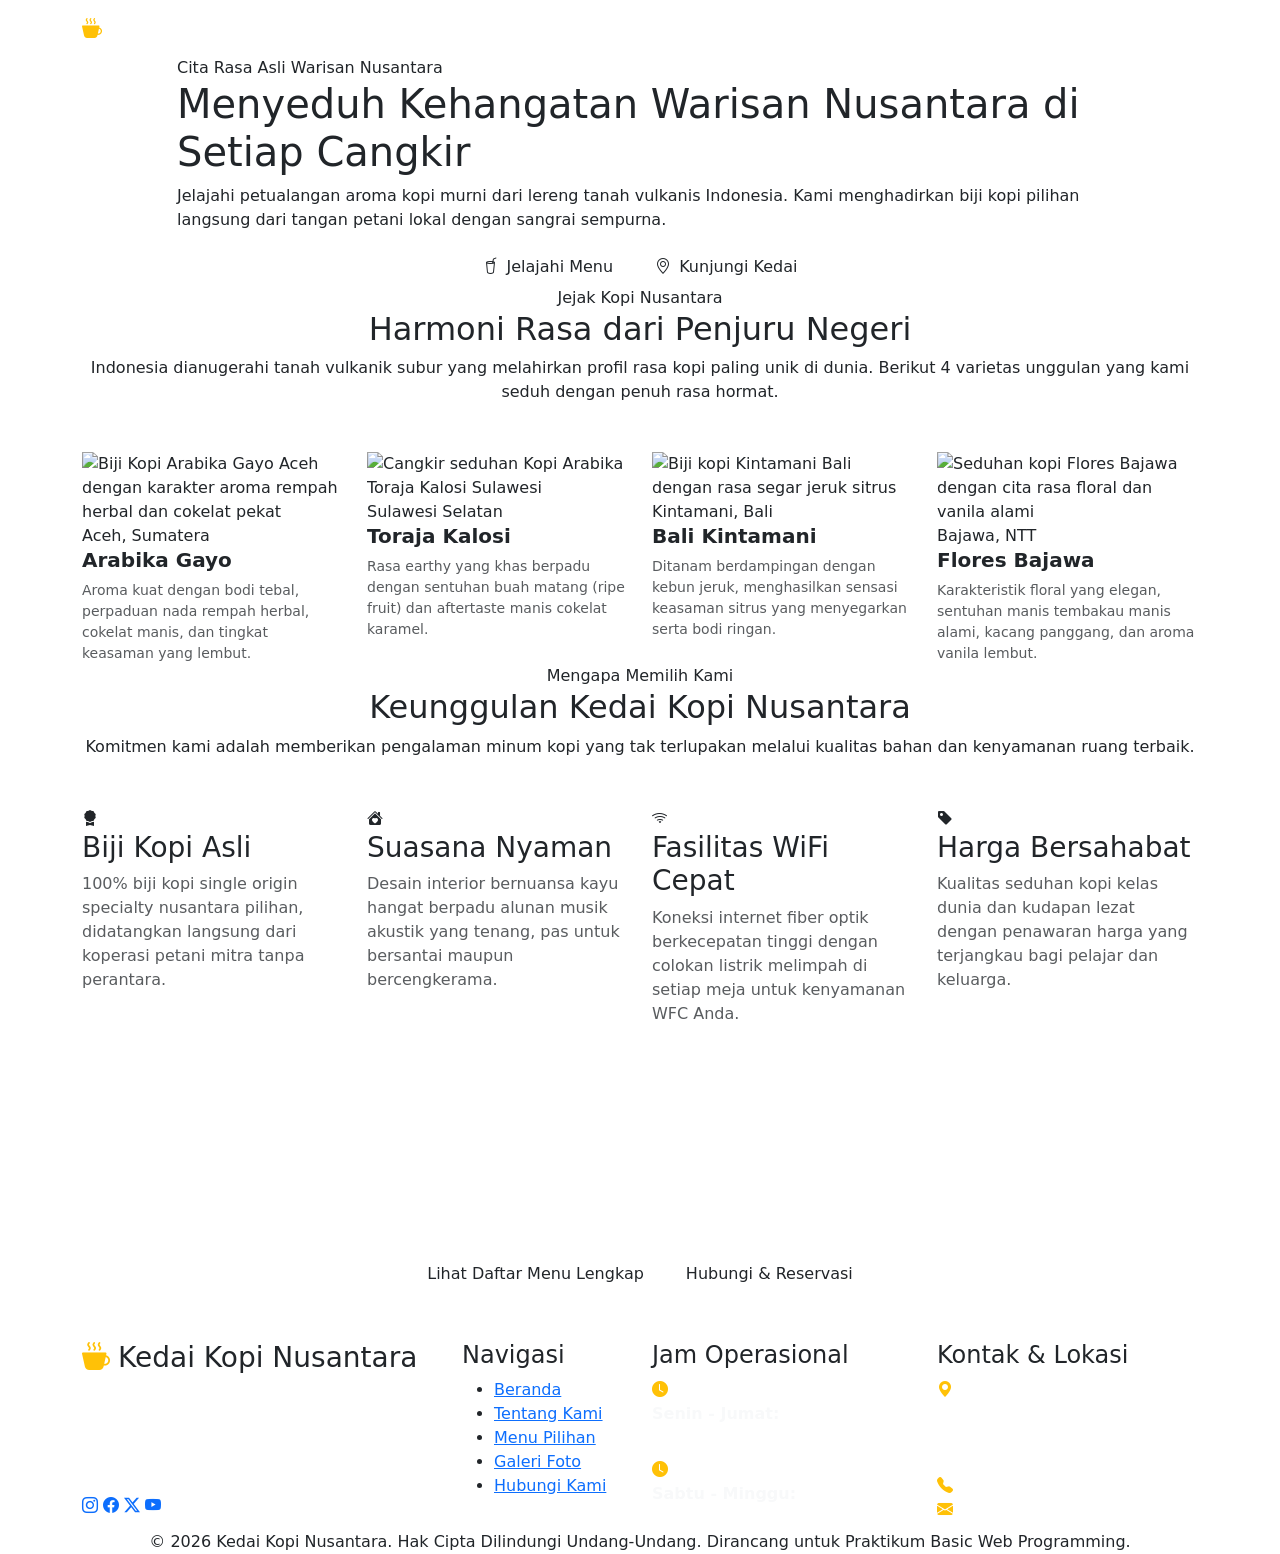
==== index.html @ 95a4ad49 "Add files via upload okko" ====
<!DOCTYPE html>
<html lang="id">
<head>
  <meta charset="UTF-8">
  <meta name="viewport" content="width=device-width, initial-scale=1.0">
  <meta name="description" content="Kedai Kopi Nusantara - Menikmati cita rasa biji kopi single origin terbaik dari Sabang sampai Merauke dalam suasana hangat dan nyaman.">
  <meta name="keywords" content="kedai kopi nusantara, kopi indonesia, gayo, toraja, kintamani, flores, coffee shop yogyakarta">
  <title>Kedai Kopi Nusantara - Beranda</title>

  <!-- Google Fonts -->
  <link rel="preconnect" href="https://fonts.googleapis.com">
  <link rel="preconnect" href="https://fonts.gstatic.com" crossorigin>
  <link href="https://fonts.googleapis.com/css2?family=Playfair+Display:ital,wght@0,600;0,700;0,800;1,600&family=Poppins:wght@300;400;500;600;700&display=swap" rel="stylesheet">

  <!-- Bootstrap 5.3 CDN CSS -->
  <link href="https://cdn.jsdelivr.net/npm/bootstrap@5.3.3/dist/css/bootstrap.min.css" rel="stylesheet" integrity="sha384-QWTKZyjpPEjISv5WaRU9OFeRpok6YctnYmDr5pNlyT2bRjXh0JMhjY6hW+ALEwIH" crossorigin="anonymous">
  
  <!-- Bootstrap Icons CDN -->
  <link rel="stylesheet" href="https://cdn.jsdelivr.net/npm/bootstrap-icons@1.11.3/font/bootstrap-icons.min.css">

  <!-- Custom CSS -->
  <link rel="stylesheet" href="css/style.css">
</head>
<body>

  <!-- Header & Navigasi Semantik -->
  <header class="main-header">
    <nav class="navbar navbar-expand-xl navbar-dark" aria-label="Navigasi Utama">
      <div class="container">
        <a class="navbar-brand" href="index.html">
          <i class="bi bi-cup-hot-fill text-warning"></i>
          <span>Kedai Kopi Nusantara</span>
          <span class="brand-badge d-none d-sm-inline-block">Est. 2018</span>
        </a>
        <button class="navbar-toggler" type="button" data-bs-toggle="collapse" data-bs-target="#navbarMain" aria-controls="navbarMain" aria-expanded="false" aria-label="Buka navigasi menu">
          <span class="navbar-toggler-icon"></span>
        </button>
        <div class="collapse navbar-collapse" id="navbarMain">
          <ul class="navbar-nav ms-auto mb-2 mb-xl-0 align-items-xl-center">
            <li class="nav-item">
              <a class="nav-link active" aria-current="page" href="index.html">Beranda</a>
            </li>
            <li class="nav-item">
              <a class="nav-link" href="about.html">Tentang Kami</a>
            </li>
            <li class="nav-item">
              <a class="nav-link" href="menu.html">Menu</a>
            </li>
            <li class="nav-item">
              <a class="nav-link" href="gallery.html">Galeri</a>
            </li>
            <li class="nav-item">
              <a class="nav-link" href="contact.html">Kontak</a>
            </li>
          </ul>
        </div>
      </div>
    </nav>
  </header>

  <!-- Konten Utama Semantik -->
  <main>
    <!-- Hero Section -->
    <section class="hero-section" aria-label="Hero Section">
      <div class="container">
        <div class="row justify-content-center">
          <div class="col-12 col-lg-10">
            <span class="hero-badge">Cita Rasa Asli Warisan Nusantara</span>
            <h1 class="hero-title">Menyeduh Kehangatan Warisan Nusantara di Setiap Cangkir</h1>
            <p class="hero-subtitle">
              Jelajahi petualangan aroma kopi murni dari lereng tanah vulkanis Indonesia. Kami menghadirkan biji kopi pilihan langsung dari tangan petani lokal dengan sangrai sempurna.
            </p>
            <div class="d-flex flex-wrap justify-content-center gap-3">
              <a href="menu.html" class="btn btn-coffee">
                <i class="bi bi-cup-straw me-2"></i>Jelajahi Menu
              </a>
              <a href="contact.html" class="btn btn-outline-coffee">
                <i class="bi bi-geo-alt me-2"></i>Kunjungi Kedai
              </a>
            </div>
          </div>
        </div>
      </div>
    </section>

    <!-- Ringkasan Nilai Lokal & Asal Biji Kopi -->
    <section class="section-padding" aria-label="Eksplorasi Nilai Lokal Kopi">
      <div class="container">
        <div class="text-center mb-5">
          <span class="section-tag">Jejak Kopi Nusantara</span>
          <h2 class="section-title">Harmoni Rasa dari Penjuru Negeri</h2>
          <div class="divider-coffee"></div>
          <p class="section-desc">
            Indonesia dianugerahi tanah vulkanik subur yang melahirkan profil rasa kopi paling unik di dunia. Berikut 4 varietas unggulan yang kami seduh dengan penuh rasa hormat.
          </p>
        </div>

        <div class="row g-4">
          <!-- Biji Kopi Gayo -->
          <div class="col-12 col-md-6 col-lg-3">
            <article class="card-origin">
              <img src="https://images.unsplash.com/photo-1514432324607-a09d9b4aefdd?auto=format&fit=crop&w=600&q=80" alt="Biji Kopi Arabika Gayo Aceh dengan karakter aroma rempah herbal dan cokelat pekat" loading="lazy">
              <div class="card-body">
                <span class="origin-tag">Aceh, Sumatera</span>
                <h3 class="h5 fw-bold mb-2">Arabika Gayo</h3>
                <p class="text-muted small mb-0">Aroma kuat dengan bodi tebal, perpaduan nada rempah herbal, cokelat manis, dan tingkat keasaman yang lembut.</p>
              </div>
            </article>
          </div>

          <!-- Biji Kopi Toraja -->
          <div class="col-12 col-md-6 col-lg-3">
            <article class="card-origin">
              <img src="https://images.unsplash.com/photo-1559056199-641a0ac8b55e?auto=format&fit=crop&w=600&q=80" alt="Cangkir seduhan Kopi Arabika Toraja Kalosi Sulawesi" loading="lazy">
              <div class="card-body">
                <span class="origin-tag">Sulawesi Selatan</span>
                <h3 class="h5 fw-bold mb-2">Toraja Kalosi</h3>
                <p class="text-muted small mb-0">Rasa earthy yang khas berpadu dengan sentuhan buah matang (ripe fruit) dan aftertaste manis cokelat karamel.</p>
              </div>
            </article>
          </div>

          <!-- Biji Kopi Kintamani -->
          <div class="col-12 col-md-6 col-lg-3">
            <article class="card-origin">
              <img src="https://images.unsplash.com/photo-1497935586351-b67a49e012bf?auto=format&fit=crop&w=600&q=80" alt="Biji kopi Kintamani Bali dengan rasa segar jeruk sitrus" loading="lazy">
              <div class="card-body">
                <span class="origin-tag">Kintamani, Bali</span>
                <h3 class="h5 fw-bold mb-2">Bali Kintamani</h3>
                <p class="text-muted small mb-0">Ditanam berdampingan dengan kebun jeruk, menghasilkan sensasi keasaman sitrus yang menyegarkan serta bodi ringan.</p>
              </div>
            </article>
          </div>

          <!-- Biji Kopi Flores -->
          <div class="col-12 col-md-6 col-lg-3">
            <article class="card-origin">
              <img src="https://images.unsplash.com/photo-1442512595331-e89e73853f31?auto=format&fit=crop&w=600&q=80" alt="Seduhan kopi Flores Bajawa dengan cita rasa floral dan vanila alami" loading="lazy">
              <div class="card-body">
                <span class="origin-tag">Bajawa, NTT</span>
                <h3 class="h5 fw-bold mb-2">Flores Bajawa</h3>
                <p class="text-muted small mb-0">Karakteristik floral yang elegan, sentuhan manis tembakau manis alami, kacang panggang, dan aroma vanila lembut.</p>
              </div>
            </article>
          </div>
        </div>
      </div>
    </section>

    <!-- Keunggulan Kami (4 Card Bootstrap: col-12 di mobile, col-lg-3 di desktop) -->
    <section class="section-padding bg-white" aria-label="Keunggulan Kedai Kopi Nusantara">
      <div class="container">
        <div class="text-center mb-5">
          <span class="section-tag">Mengapa Memilih Kami</span>
          <h2 class="section-title">Keunggulan Kedai Kopi Nusantara</h2>
          <div class="divider-coffee"></div>
          <p class="section-desc">
            Komitmen kami adalah memberikan pengalaman minum kopi yang tak terlupakan melalui kualitas bahan dan kenyamanan ruang terbaik.
          </p>
        </div>

        <div class="row g-4">
          <!-- Card 1: Biji Kopi Asli -->
          <div class="col-12 col-md-6 col-lg-3">
            <article class="card-feature">
              <div class="feature-icon-wrapper">
                <i class="bi bi-award-fill"></i>
              </div>
              <h3 class="feature-title">Biji Kopi Asli</h3>
              <p class="feature-text text-muted">
                100% biji kopi single origin specialty nusantara pilihan, didatangkan langsung dari koperasi petani mitra tanpa perantara.
              </p>
            </article>
          </div>

          <!-- Card 2: Suasana Nyaman -->
          <div class="col-12 col-md-6 col-lg-3">
            <article class="card-feature">
              <div class="feature-icon-wrapper">
                <i class="bi bi-house-heart-fill"></i>
              </div>
              <h3 class="feature-title">Suasana Nyaman</h3>
              <p class="feature-text text-muted">
                Desain interior bernuansa kayu hangat berpadu alunan musik akustik yang tenang, pas untuk bersantai maupun bercengkerama.
              </p>
            </article>
          </div>

          <!-- Card 3: Fasilitas WiFi Cepat -->
          <div class="col-12 col-md-6 col-lg-3">
            <article class="card-feature">
              <div class="feature-icon-wrapper">
                <i class="bi bi-wifi"></i>
              </div>
              <h3 class="feature-title">Fasilitas WiFi Cepat</h3>
              <p class="feature-text text-muted">
                Koneksi internet fiber optik berkecepatan tinggi dengan colokan listrik melimpah di setiap meja untuk kenyamanan WFC Anda.
              </p>
            </article>
          </div>

          <!-- Card 4: Harga Bersahabat -->
          <div class="col-12 col-md-6 col-lg-3">
            <article class="card-feature">
              <div class="feature-icon-wrapper">
                <i class="bi bi-tag-fill"></i>
              </div>
              <h3 class="feature-title">Harga Bersahabat</h3>
              <p class="feature-text text-muted">
                Kualitas seduhan kopi kelas dunia dan kudapan lezat dengan penawaran harga yang terjangkau bagi pelajar dan keluarga.
              </p>
            </article>
          </div>
        </div>
      </div>
    </section>

    <!-- Banner Ajakan Bergabung / CTA -->
    <section class="section-padding-sm" aria-label="Ajakan Menikmati Kopi">
      <div class="container">
        <div class="card-coffee cta-banner-card p-4 p-md-5 rounded-4 text-center text-white">
          <div class="row justify-content-center">
            <div class="col-12 col-md-10 col-lg-8">
              <h2 class="text-white mb-3">Siap Merasakan Kehangatan Kopi Hari Ini?</h2>
              <p class="text-white-50 mb-4">Temukan seduhan favorit Anda dari berbagai varietas nusantara atau nikmati waktu istirahat yang bermakna bersama kami.</p>
              <div class="d-flex flex-wrap justify-content-center gap-3">
                <a href="menu.html" class="btn btn-coffee">Lihat Daftar Menu Lengkap</a>
                <a href="contact.html" class="btn btn-outline-coffee">Hubungi & Reservasi</a>
              </div>
            </div>
          </div>
        </div>
      </div>
    </section>
  </main>

  <!-- Footer Semantik -->
  <footer class="main-footer">
    <div class="container">
      <div class="row g-4">
        <!-- Kolom Profil -->
        <div class="col-12 col-md-6 col-lg-4">
          <h3 class="footer-brand">
            <i class="bi bi-cup-hot-fill text-warning me-2"></i>Kedai Kopi Nusantara
          </h3>
          <p class="text-white-50">Menghidangkan kekayaan cita rasa biji kopi terbaik dari Sabang sampai Merauke dengan ketulusan dan tradisi seduh Nusantara.</p>
          <div class="social-links">
            <a href="https://instagram.com" class="social-btn" aria-label="Instagram Kedai Kopi Nusantara" target="_blank" rel="noopener noreferrer"><i class="bi bi-instagram"></i></a>
            <a href="https://facebook.com" class="social-btn" aria-label="Facebook Kedai Kopi Nusantara" target="_blank" rel="noopener noreferrer"><i class="bi bi-facebook"></i></a>
            <a href="https://twitter.com" class="social-btn" aria-label="Twitter Kedai Kopi Nusantara" target="_blank" rel="noopener noreferrer"><i class="bi bi-twitter-x"></i></a>
            <a href="https://youtube.com" class="social-btn" aria-label="YouTube Kedai Kopi Nusantara" target="_blank" rel="noopener noreferrer"><i class="bi bi-youtube"></i></a>
          </div>
        </div>

        <!-- Kolom Navigasi Cepat -->
        <div class="col-12 col-md-6 col-lg-2">
          <h4 class="footer-heading">Navigasi</h4>
          <ul class="footer-links">
            <li><a href="index.html">Beranda</a></li>
            <li><a href="about.html">Tentang Kami</a></li>
            <li><a href="menu.html">Menu Pilihan</a></li>
            <li><a href="gallery.html">Galeri Foto</a></li>
            <li><a href="contact.html">Hubungi Kami</a></li>
          </ul>
        </div>

        <!-- Kolom Jam Operasional -->
        <div class="col-12 col-md-6 col-lg-3">
          <h4 class="footer-heading">Jam Operasional</h4>
          <div class="footer-info-item text-white-50">
            <i class="bi bi-clock-fill text-warning me-1"></i>
            <div>
              <strong class="d-block text-light">Senin - Jumat:</strong>
              <span>08.00 - 22.00 WIB</span>
            </div>
          </div>
          <div class="footer-info-item text-white-50 mt-2">
            <i class="bi bi-clock-fill text-warning me-1"></i>
            <div>
              <strong class="d-block text-light">Sabtu - Minggu:</strong>
              <span>07.30 - 23.30 WIB</span>
            </div>
          </div>
        </div>

        <!-- Kolom Alamat & Kontak -->
        <div class="col-12 col-md-6 col-lg-3">
          <h4 class="footer-heading">Kontak & Lokasi</h4>
          <div class="footer-info-item text-white-50">
            <i class="bi bi-geo-alt-fill text-warning me-1"></i>
            <span>Jl. Malioboro No. 45, Sosromenduran, Kota Yogyakarta, D.I. Yogyakarta 55271</span>
          </div>
          <div class="footer-info-item text-white-50">
            <i class="bi bi-telephone-fill text-warning me-1"></i>
            <span>+62 812-3456-7890</span>
          </div>
          <div class="footer-info-item text-white-50">
            <i class="bi bi-envelope-fill text-warning me-1"></i>
            <span>halo@kedaikopinusantara.id</span>
          </div>
        </div>
      </div>

      <!-- Copyright Bar -->
      <div class="footer-bottom text-center">
        <p class="mb-0">&copy; 2026 Kedai Kopi Nusantara. Hak Cipta Dilindungi Undang-Undang. Dirancang untuk Praktikum Basic Web Programming.</p>
      </div>
    </div>
  </footer>

  <!-- Bootstrap 5.3 JS Bundle (Navbar Toggle Functionality) -->
  <script src="https://cdn.jsdelivr.net/npm/bootstrap@5.3.3/dist/js/bootstrap.bundle.min.js" integrity="sha384-YvpcrYf0tY3lHB60NNkmXc5s9fDVZLESaAA55NDzOxhy9GkcIdslK1eN7N6jIeHz" crossorigin="anonymous"></script>
</body>
</html>
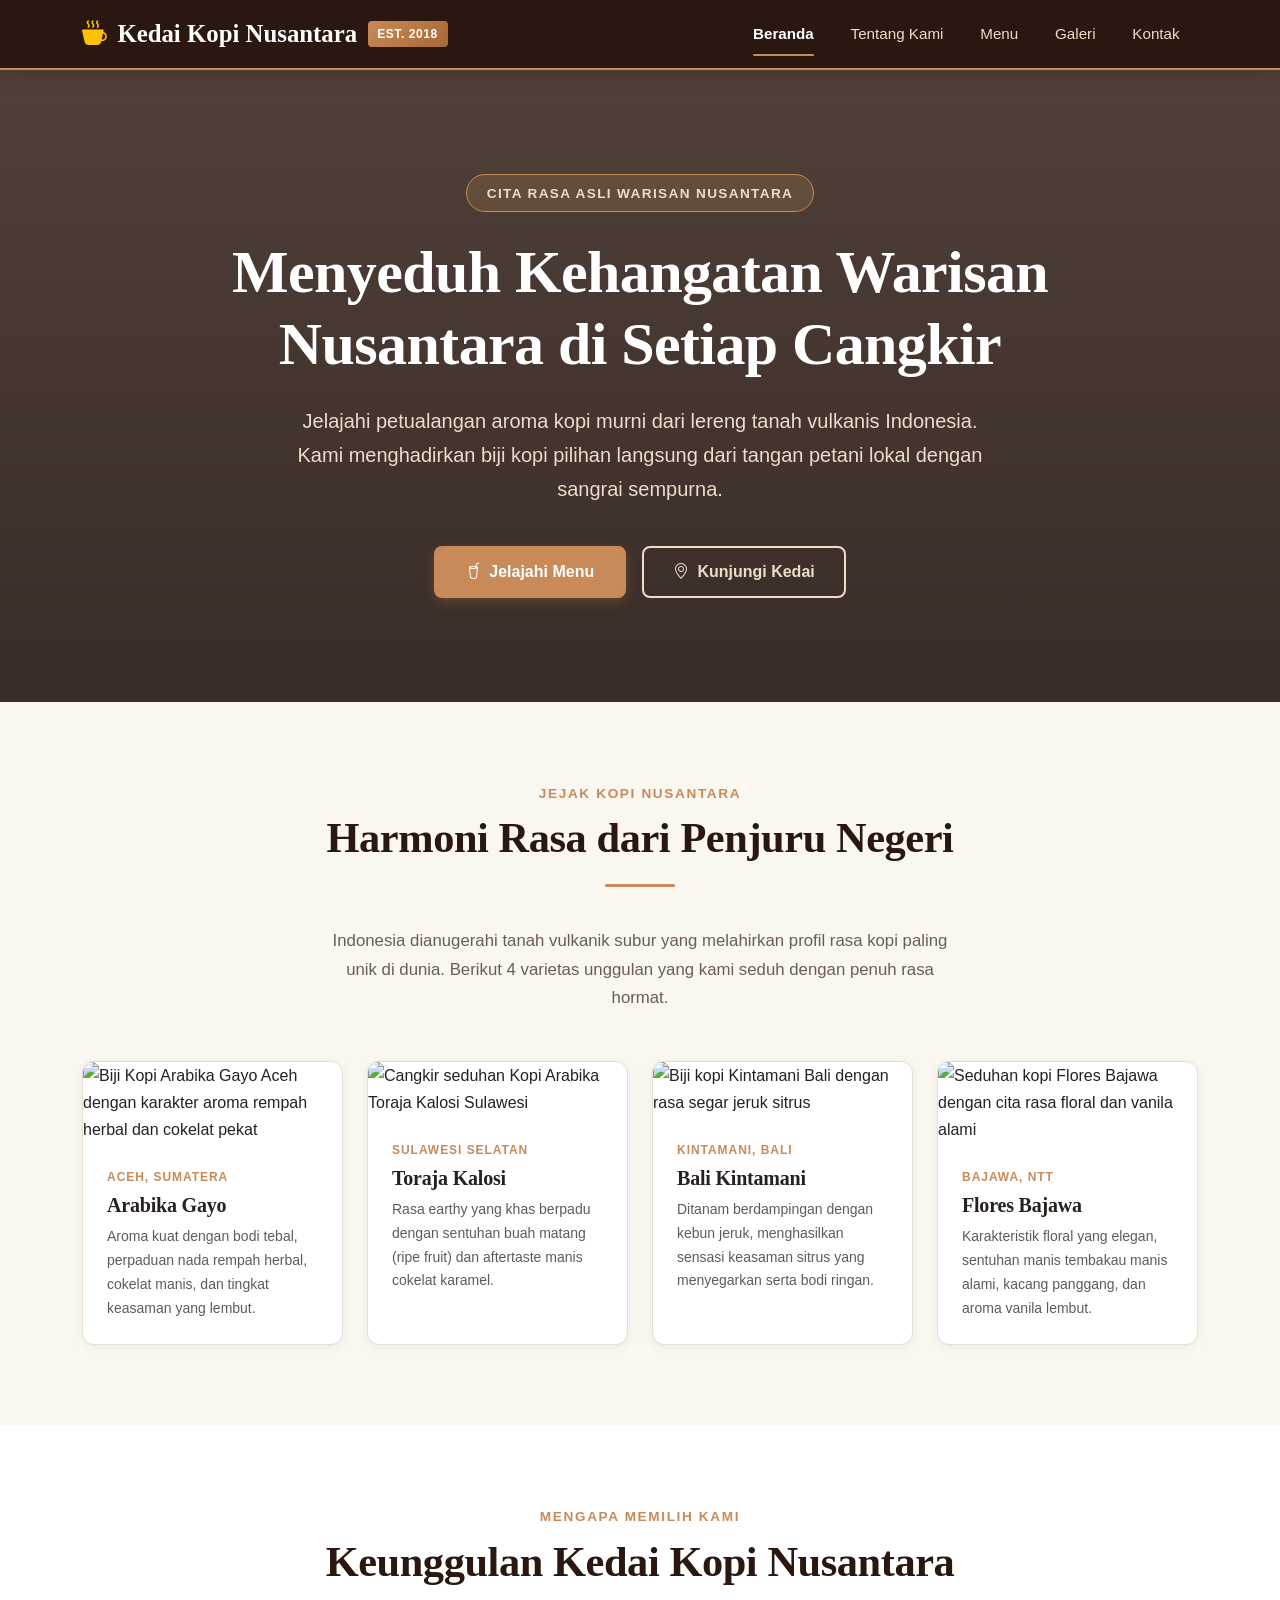
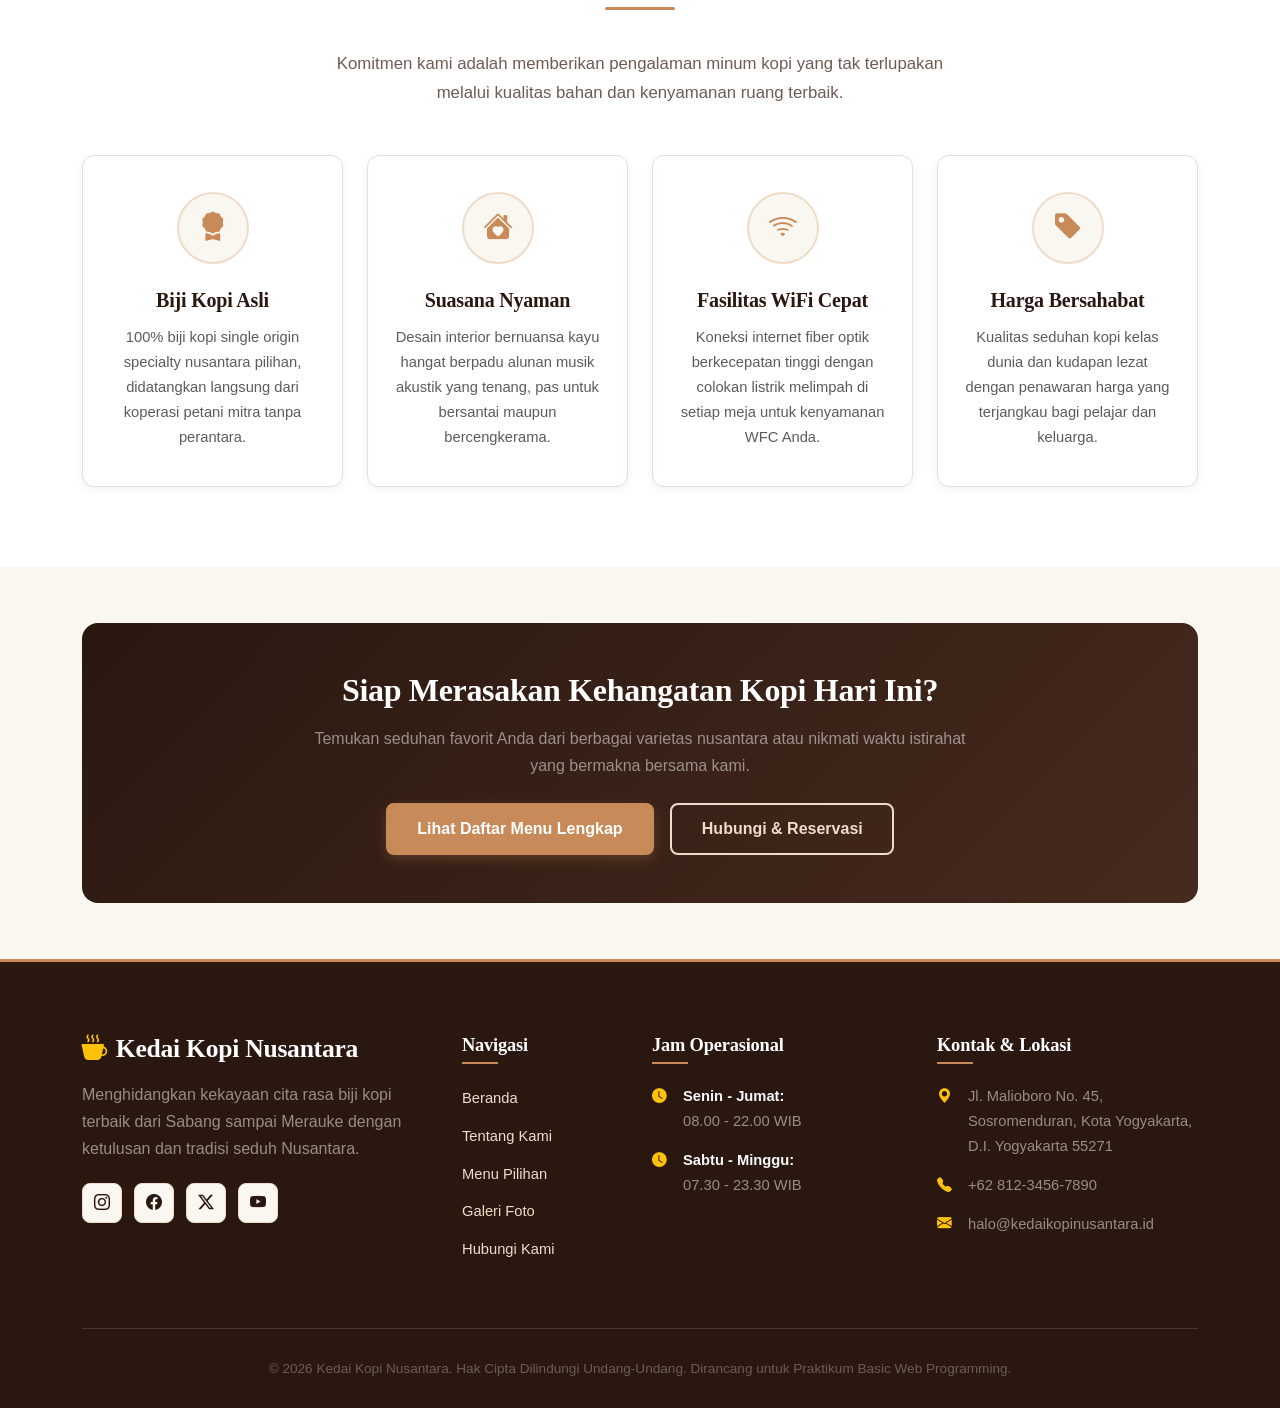
==== commit d8253b55: "qdqwq" ====
--- a/index.html
+++ b/index.html
@@ -19,7 +19,7 @@
   <link rel="stylesheet" href="https://cdn.jsdelivr.net/npm/bootstrap-icons@1.11.3/font/bootstrap-icons.min.css">
 
   <!-- Custom CSS -->
-  <link rel="stylesheet" href="css/style.css">
+  <link rel="stylesheet" href="style.css">
 </head>
 <body>
 
--- a/style.css
+++ b/style.css
@@ -0,0 +1,803 @@
+/* ==========================================================================
+   Kedai Kopi Nusantara - Master Style Sheet
+   Designed for Basic Web Programming Project
+   Pure CSS3 with Custom Variables, Typography, and Bootstrap 5.3 Overrides
+   ========================================================================== */
+
+/* --------------------------------------------------------------------------
+   1. CSS Custom Properties (Design Tokens)
+   -------------------------------------------------------------------------- */
+:root {
+  /* Coffee Theme Color Palette */
+  --color-espresso: #2A1810;
+  --color-espresso-dark: #1E100A;
+  --color-roast: #462A1E;
+  --color-caramel: #C88A58;
+  --color-caramel-hover: #B37442;
+  --color-latte: #EEDCC8;
+  --color-cream: #FAF6F0;
+  --color-cream-light: #FFFDFB;
+  --color-card-bg: #FFFFFF;
+  
+  /* Text & Border Colors */
+  --color-text-main: #27211E;
+  --color-text-muted: #6B5D55;
+  --color-border-subtle: #E8DED4;
+  --color-border-strong: #C8B6A6;
+
+  /* Typography */
+  --font-heading: 'Playfair Display', Georgia, serif;
+  --font-body: 'Poppins', -apple-system, BlinkMacSystemFont, 'Segoe UI', Roboto, sans-serif;
+
+  /* Transitions & Shadows */
+  --transition-fast: all 0.25s ease-in-out;
+  --transition-smooth: all 0.35s cubic-bezier(0.25, 0.8, 0.25, 1);
+  --shadow-sm: 0 2px 8px rgba(42, 24, 16, 0.06);
+  --shadow-md: 0 8px 24px rgba(42, 24, 16, 0.09);
+  --shadow-lg: 0 16px 36px rgba(42, 24, 16, 0.14);
+}
+
+/* --------------------------------------------------------------------------
+   2. Base & Reset
+   -------------------------------------------------------------------------- */
+html {
+  scroll-behavior: smooth;
+}
+
+body {
+  font-family: var(--font-body);
+  color: var(--color-text-main);
+  background-color: var(--color-cream);
+  line-height: 1.7;
+  overflow-x: hidden;
+}
+
+h1, h2, h3, h4, h5, h6 {
+  font-family: var(--font-heading);
+  color: var(--color-espresso);
+  font-weight: 700;
+  letter-spacing: -0.01em;
+}
+
+p {
+  color: var(--color-text-muted);
+  margin-bottom: 1.25rem;
+}
+
+a {
+  color: var(--color-caramel);
+  text-decoration: none;
+  transition: var(--transition-fast);
+}
+
+a:hover {
+  color: var(--color-caramel-hover);
+}
+
+/* --------------------------------------------------------------------------
+   3. Header & Navigation (Bootstrap 5 Overrides)
+   -------------------------------------------------------------------------- */
+.main-header {
+  background-color: var(--color-espresso);
+  position: sticky;
+  top: 0;
+  z-index: 1050;
+  box-shadow: 0 4px 20px rgba(0, 0, 0, 0.15);
+  border-bottom: 2px solid var(--color-caramel);
+}
+
+.navbar-brand {
+  font-family: var(--font-heading);
+  font-size: 1.55rem;
+  font-weight: 700;
+  color: var(--color-cream-light) !important;
+  display: flex;
+  align-items: center;
+  gap: 0.65rem;
+}
+
+.navbar-brand .brand-badge {
+  background: linear-gradient(135deg, var(--color-caramel), #A86835);
+  color: #FFFFFF;
+  font-size: 0.75rem;
+  padding: 0.2rem 0.6rem;
+  border-radius: 4px;
+  letter-spacing: 0.05em;
+  text-transform: uppercase;
+  font-family: var(--font-body);
+  font-weight: 600;
+}
+
+.navbar-nav .nav-link {
+  font-family: var(--font-body);
+  font-size: 0.95rem;
+  font-weight: 500;
+  color: var(--color-latte) !important;
+  padding: 0.75rem 1.15rem !important;
+  position: relative;
+  transition: var(--transition-fast);
+}
+
+.navbar-nav .nav-link:hover {
+  color: #FFFFFF !important;
+}
+
+.navbar-nav .nav-link.active {
+  color: #FFFFFF !important;
+  font-weight: 600;
+}
+
+.navbar-nav .nav-link.active::after {
+  content: '';
+  position: absolute;
+  bottom: 0.2rem;
+  left: 1.15rem;
+  right: 1.15rem;
+  height: 2px;
+  background-color: var(--color-caramel);
+  border-radius: 2px;
+}
+
+.navbar-toggler {
+  border: 1px solid var(--color-caramel);
+  padding: 0.4rem 0.65rem;
+}
+
+.navbar-toggler:focus {
+  box-shadow: 0 0 0 0.2rem rgba(200, 138, 88, 0.35);
+}
+
+.navbar-toggler-icon {
+  filter: invert(1) brightness(0.9);
+}
+
+/* --------------------------------------------------------------------------
+   4. Hero Section
+   -------------------------------------------------------------------------- */
+.hero-section {
+  position: relative;
+  background: linear-gradient(rgba(42, 24, 16, 0.82), rgba(30, 16, 10, 0.88)),
+              url('https://images.unsplash.com/photo-1501339847302-ac426a4a7cbb?auto=format&fit=crop&w=1920&q=80') center/cover no-repeat;
+  color: var(--color-cream-light);
+  padding: 6.5rem 0;
+  text-align: center;
+}
+
+.hero-section .hero-badge {
+  display: inline-block;
+  background-color: rgba(200, 138, 88, 0.2);
+  border: 1px solid var(--color-caramel);
+  color: var(--color-latte);
+  padding: 0.4rem 1.25rem;
+  border-radius: 50px;
+  font-size: 0.85rem;
+  letter-spacing: 0.1em;
+  text-transform: uppercase;
+  margin-bottom: 1.5rem;
+  font-weight: 600;
+}
+
+.hero-title {
+  font-size: clamp(2.2rem, 5vw, 3.75rem);
+  font-weight: 800;
+  color: #FFFFFF;
+  line-height: 1.2;
+  margin-bottom: 1.5rem;
+}
+
+.hero-subtitle {
+  font-size: clamp(1rem, 2vw, 1.25rem);
+  color: var(--color-latte);
+  max-width: 720px;
+  margin-left: auto;
+  margin-right: auto;
+  margin-bottom: 2.5rem;
+}
+
+.page-title-section {
+  background: linear-gradient(rgba(42, 24, 16, 0.88), rgba(30, 16, 10, 0.92)),
+              url('https://images.unsplash.com/photo-1447933601403-0c6688de566e?auto=format&fit=crop&w=1920&q=80') center/cover no-repeat;
+  border-bottom: 2px solid var(--color-caramel);
+}
+
+.cta-banner-card {
+  background: linear-gradient(135deg, var(--color-espresso), var(--color-roast));
+}
+
+/* --------------------------------------------------------------------------
+   5. Buttons & Badges
+   -------------------------------------------------------------------------- */
+.btn-coffee {
+  background-color: var(--color-caramel);
+  color: #FFFFFF;
+  font-weight: 600;
+  padding: 0.75rem 1.85rem;
+  border-radius: 8px;
+  border: 2px solid var(--color-caramel);
+  box-shadow: 0 4px 12px rgba(200, 138, 88, 0.25);
+  transition: var(--transition-smooth);
+}
+
+.btn-coffee:hover, .btn-coffee:focus {
+  background-color: var(--color-caramel-hover);
+  border-color: var(--color-caramel-hover);
+  color: #FFFFFF;
+  transform: translateY(-2px);
+  box-shadow: 0 6px 18px rgba(200, 138, 88, 0.35);
+}
+
+.btn-outline-coffee {
+  background-color: transparent;
+  color: var(--color-latte);
+  font-weight: 600;
+  padding: 0.75rem 1.85rem;
+  border-radius: 8px;
+  border: 2px solid var(--color-latte);
+  transition: var(--transition-smooth);
+}
+
+.btn-outline-coffee:hover, .btn-outline-coffee:focus {
+  background-color: var(--color-latte);
+  color: var(--color-espresso);
+  transform: translateY(-2px);
+  box-shadow: 0 6px 18px rgba(238, 220, 200, 0.25);
+}
+
+.btn-espresso {
+  background-color: var(--color-espresso);
+  color: #FFFFFF;
+  font-weight: 600;
+  padding: 0.75rem 1.85rem;
+  border-radius: 8px;
+  border: 2px solid var(--color-espresso);
+  transition: var(--transition-smooth);
+}
+
+.btn-espresso:hover, .btn-espresso:focus {
+  background-color: var(--color-roast);
+  border-color: var(--color-roast);
+  color: #FFFFFF;
+  transform: translateY(-2px);
+  box-shadow: var(--shadow-md);
+}
+
+.badge-price {
+  background-color: var(--color-espresso);
+  color: var(--color-latte);
+  font-size: 0.95rem;
+  font-weight: 700;
+  padding: 0.4rem 0.85rem;
+  border-radius: 6px;
+  letter-spacing: 0.02em;
+}
+
+/* --------------------------------------------------------------------------
+   6. Section Typography & Dividers
+   -------------------------------------------------------------------------- */
+.section-padding {
+  padding: 5rem 0;
+}
+
+.section-padding-sm {
+  padding: 3.5rem 0;
+}
+
+.section-tag {
+  color: var(--color-caramel);
+  font-weight: 700;
+  font-size: 0.85rem;
+  text-transform: uppercase;
+  letter-spacing: 0.12em;
+  margin-bottom: 0.5rem;
+  display: block;
+}
+
+.section-title {
+  font-size: clamp(1.8rem, 3.5vw, 2.65rem);
+  margin-bottom: 1rem;
+}
+
+.section-desc {
+  max-width: 640px;
+  margin-left: auto;
+  margin-right: auto;
+  font-size: 1.05rem;
+}
+
+.divider-coffee {
+  width: 70px;
+  height: 3px;
+  background-color: var(--color-caramel);
+  margin: 1.25rem auto 2.5rem;
+  border-radius: 2px;
+}
+
+.divider-coffee-start {
+  margin-left: 0;
+  margin-right: auto;
+}
+
+/* --------------------------------------------------------------------------
+   7. Cards & Custom Boxes
+   -------------------------------------------------------------------------- */
+/* Feature Cards (Keunggulan) */
+.card-feature {
+  background-color: var(--color-card-bg);
+  border: 1px solid var(--color-border-subtle);
+  border-radius: 12px;
+  padding: 2.2rem 1.5rem;
+  text-align: center;
+  box-shadow: var(--shadow-sm);
+  transition: var(--transition-smooth);
+  height: 100%;
+}
+
+.card-feature:hover {
+  transform: translateY(-8px);
+  border-color: var(--color-caramel);
+  box-shadow: var(--shadow-lg);
+}
+
+.card-feature .feature-icon-wrapper {
+  width: 72px;
+  height: 72px;
+  margin: 0 auto 1.5rem;
+  display: flex;
+  align-items: center;
+  justify-content: center;
+  background-color: var(--color-cream);
+  border: 2px solid var(--color-latte);
+  border-radius: 50%;
+  color: var(--color-caramel);
+  font-size: 1.85rem;
+  transition: var(--transition-fast);
+}
+
+.card-feature:hover .feature-icon-wrapper {
+  background-color: var(--color-caramel);
+  color: #FFFFFF;
+  border-color: var(--color-caramel);
+}
+
+.card-feature .feature-title {
+  font-size: 1.25rem;
+  margin-bottom: 0.85rem;
+}
+
+.card-feature .feature-text {
+  font-size: 0.92rem;
+  margin-bottom: 0;
+}
+
+/* Local Origin Cards (Ringkasan Kedai) */
+.card-origin {
+  background-color: var(--color-card-bg);
+  border: 1px solid var(--color-border-subtle);
+  border-radius: 12px;
+  overflow: hidden;
+  box-shadow: var(--shadow-sm);
+  transition: var(--transition-smooth);
+  height: 100%;
+}
+
+.card-origin:hover {
+  transform: translateY(-6px);
+  border-color: var(--color-caramel);
+  box-shadow: var(--shadow-md);
+}
+
+.card-origin img {
+  width: 100%;
+  height: 200px;
+  object-fit: cover;
+  transition: var(--transition-smooth);
+}
+
+.card-origin:hover img {
+  transform: scale(1.05);
+}
+
+.card-origin .card-body {
+  padding: 1.5rem;
+}
+
+.card-origin .origin-tag {
+  font-size: 0.75rem;
+  font-weight: 700;
+  text-transform: uppercase;
+  color: var(--color-caramel);
+  letter-spacing: 0.08em;
+  margin-bottom: 0.35rem;
+  display: block;
+}
+
+/* Menu Cards */
+.card-menu {
+  background-color: var(--color-card-bg);
+  border: 1px solid var(--color-border-subtle);
+  border-radius: 14px;
+  overflow: hidden;
+  box-shadow: var(--shadow-sm);
+  transition: var(--transition-smooth);
+}
+
+.card-menu:hover {
+  transform: translateY(-7px);
+  border-color: var(--color-caramel);
+  box-shadow: var(--shadow-lg);
+}
+
+.card-menu .menu-img-wrapper {
+  overflow: hidden;
+  position: relative;
+}
+
+.card-menu .menu-img-wrapper img {
+  width: 100%;
+  height: 240px;
+  object-fit: cover;
+  transition: var(--transition-smooth);
+}
+
+.card-menu:hover .menu-img-wrapper img {
+  transform: scale(1.06);
+}
+
+.card-menu .card-body {
+  padding: 1.75rem;
+  display: flex;
+  flex-direction: column;
+  justify-content: space-between;
+}
+
+.card-menu .menu-title {
+  font-size: 1.3rem;
+  margin-bottom: 0.65rem;
+}
+
+.card-menu .menu-desc {
+  font-size: 0.92rem;
+  margin-bottom: 1.25rem;
+}
+
+/* Team Profile Cards */
+.card-team {
+  background-color: var(--color-card-bg);
+  border: 1px solid var(--color-border-subtle);
+  border-radius: 14px;
+  overflow: hidden;
+  box-shadow: var(--shadow-sm);
+  transition: var(--transition-smooth);
+  text-align: center;
+}
+
+.card-team:hover {
+  transform: translateY(-8px);
+  border-color: var(--color-caramel);
+  box-shadow: var(--shadow-lg);
+}
+
+.card-team .team-img-wrapper {
+  position: relative;
+  overflow: hidden;
+  height: 320px;
+}
+
+.card-team .team-img-wrapper img {
+  width: 100%;
+  height: 100%;
+  object-fit: cover;
+  transition: var(--transition-smooth);
+}
+
+.card-team:hover .team-img-wrapper img {
+  transform: scale(1.05);
+}
+
+.card-team .card-body {
+  padding: 1.75rem 1.5rem;
+}
+
+.card-team .team-role {
+  color: var(--color-caramel);
+  font-weight: 600;
+  font-size: 0.88rem;
+  text-transform: uppercase;
+  letter-spacing: 0.06em;
+  margin-bottom: 0.5rem;
+}
+
+.card-team .team-name {
+  font-size: 1.35rem;
+  margin-bottom: 0.75rem;
+}
+
+.card-team .team-bio {
+  font-size: 0.9rem;
+  margin-bottom: 0;
+}
+
+/* Visi & Misi Box */
+.card-vision-mission {
+  background-color: var(--color-card-bg);
+  border: 1px solid var(--color-border-subtle);
+  border-left: 5px solid var(--color-caramel);
+  border-radius: 12px;
+  padding: 2.2rem;
+  box-shadow: var(--shadow-sm);
+  height: 100%;
+  transition: var(--transition-fast);
+}
+
+.card-vision-mission:hover {
+  box-shadow: var(--shadow-md);
+  border-color: var(--color-caramel);
+}
+
+.card-vision-mission ul {
+  padding-left: 1.25rem;
+  margin-bottom: 0;
+}
+
+.card-vision-mission li {
+  margin-bottom: 0.65rem;
+  color: var(--color-text-muted);
+}
+
+/* --------------------------------------------------------------------------
+   8. Gallery Grid & Figures
+   -------------------------------------------------------------------------- */
+.gallery-figure {
+  margin: 0;
+  position: relative;
+  border-radius: 12px;
+  overflow: hidden;
+  box-shadow: var(--shadow-sm);
+  background-color: var(--color-espresso);
+  border: 1px solid var(--color-border-subtle);
+  transition: var(--transition-smooth);
+}
+
+.gallery-figure:hover {
+  transform: translateY(-5px);
+  border-color: var(--color-caramel);
+  box-shadow: var(--shadow-lg);
+}
+
+.gallery-figure img {
+  width: 100%;
+  height: 230px;
+  object-fit: cover;
+  display: block;
+  transition: var(--transition-smooth);
+}
+
+.gallery-figure:hover img {
+  transform: scale(1.08);
+  opacity: 0.88;
+}
+
+.gallery-caption {
+  position: absolute;
+  bottom: 0;
+  left: 0;
+  right: 0;
+  padding: 1.5rem 1rem 0.85rem;
+  background: linear-gradient(transparent, rgba(30, 16, 10, 0.92));
+  color: #FFFFFF;
+  font-size: 0.88rem;
+  font-weight: 500;
+  text-align: center;
+  transition: var(--transition-fast);
+}
+
+/* --------------------------------------------------------------------------
+   9. Contact Page Components
+   -------------------------------------------------------------------------- */
+.contact-info-card {
+  background-color: var(--color-card-bg);
+  border: 1px solid var(--color-border-subtle);
+  border-radius: 14px;
+  padding: 2.2rem;
+  box-shadow: var(--shadow-sm);
+  height: 100%;
+}
+
+.contact-item {
+  display: flex;
+  align-items: flex-start;
+  gap: 1.15rem;
+  margin-bottom: 1.75rem;
+}
+
+.contact-icon {
+  width: 46px;
+  height: 46px;
+  min-width: 46px;
+  border-radius: 10px;
+  background-color: var(--color-cream);
+  border: 1px solid var(--color-latte);
+  color: var(--color-caramel);
+  display: flex;
+  align-items: center;
+  justify-content: center;
+  font-size: 1.25rem;
+}
+
+.contact-item h3 {
+  font-size: 1.05rem;
+  margin-bottom: 0.25rem;
+  color: var(--color-espresso);
+}
+
+.contact-item p {
+  margin-bottom: 0;
+  font-size: 0.92rem;
+}
+
+.contact-form-card {
+  background-color: var(--color-card-bg);
+  border: 1px solid var(--color-border-subtle);
+  border-radius: 14px;
+  padding: 2.5rem 2.2rem;
+  box-shadow: var(--shadow-sm);
+}
+
+.form-label {
+  font-weight: 600;
+  font-size: 0.9rem;
+  color: var(--color-espresso);
+  margin-bottom: 0.4rem;
+}
+
+.form-control, .form-select {
+  border: 1px solid var(--color-border-strong);
+  border-radius: 8px;
+  padding: 0.75rem 1rem;
+  font-size: 0.95rem;
+  color: var(--color-text-main);
+  background-color: var(--color-cream-light);
+  transition: var(--transition-fast);
+}
+
+.form-control:focus, .form-select:focus {
+  border-color: var(--color-caramel);
+  background-color: #FFFFFF;
+  box-shadow: 0 0 0 0.2rem rgba(200, 138, 88, 0.22);
+}
+
+.map-container {
+  border-radius: 12px;
+  overflow: hidden;
+  border: 1px solid var(--color-border-subtle);
+  box-shadow: var(--shadow-sm);
+  margin-top: 1.5rem;
+}
+
+.map-container iframe {
+  width: 100%;
+  height: 260px;
+  border: 0;
+  display: block;
+}
+
+.social-links {
+  display: flex;
+  gap: 0.75rem;
+  margin-top: 1.25rem;
+}
+
+.social-btn {
+  width: 40px;
+  height: 40px;
+  display: flex;
+  align-items: center;
+  justify-content: center;
+  background-color: var(--color-cream);
+  border: 1px solid var(--color-latte);
+  color: var(--color-espresso);
+  border-radius: 8px;
+  transition: var(--transition-fast);
+}
+
+.social-btn:hover {
+  background-color: var(--color-caramel);
+  border-color: var(--color-caramel);
+  color: #FFFFFF;
+}
+
+/* --------------------------------------------------------------------------
+   10. Footer Section
+   -------------------------------------------------------------------------- */
+.main-footer {
+  background-color: var(--color-espresso);
+  color: var(--color-latte);
+  padding: 4.5rem 0 1.75rem;
+  border-top: 3px solid var(--color-caramel);
+}
+
+.footer-brand {
+  font-family: var(--font-heading);
+  font-size: 1.6rem;
+  font-weight: 700;
+  color: #FFFFFF;
+  margin-bottom: 1rem;
+}
+
+.footer-heading {
+  font-family: var(--font-heading);
+  color: #FFFFFF;
+  font-size: 1.15rem;
+  margin-bottom: 1.25rem;
+  position: relative;
+  padding-bottom: 0.5rem;
+}
+
+.footer-heading::after {
+  content: '';
+  position: absolute;
+  bottom: 0;
+  left: 0;
+  width: 36px;
+  height: 2px;
+  background-color: var(--color-caramel);
+}
+
+.footer-links {
+  list-style: none;
+  padding: 0;
+  margin: 0;
+}
+
+.footer-links li {
+  margin-bottom: 0.65rem;
+}
+
+.footer-links a {
+  color: var(--color-latte);
+  font-size: 0.92rem;
+  transition: var(--transition-fast);
+}
+
+.footer-links a:hover {
+  color: #FFFFFF;
+  padding-left: 5px;
+}
+
+.footer-info-item {
+  display: flex;
+  align-items: flex-start;
+  gap: 0.75rem;
+  margin-bottom: 0.85rem;
+  font-size: 0.92rem;
+}
+
+.footer-bottom {
+  border-top: 1px solid rgba(238, 220, 200, 0.15);
+  padding-top: 1.75rem;
+  margin-top: 3.5rem;
+  font-size: 0.85rem;
+  color: rgba(238, 220, 200, 0.7);
+}
+
+/* --------------------------------------------------------------------------
+   11. Responsive Adjustments
+   -------------------------------------------------------------------------- */
+@media (max-width: 576px) {
+  .section-padding {
+    padding: 3.5rem 0;
+  }
+  
+  .hero-section {
+    padding: 4.5rem 0;
+  }
+  
+  .gallery-figure img {
+    height: 160px;
+  }
+  
+  .contact-form-card,
+  .contact-info-card {
+    padding: 1.75rem 1.25rem;
+  }
+}
